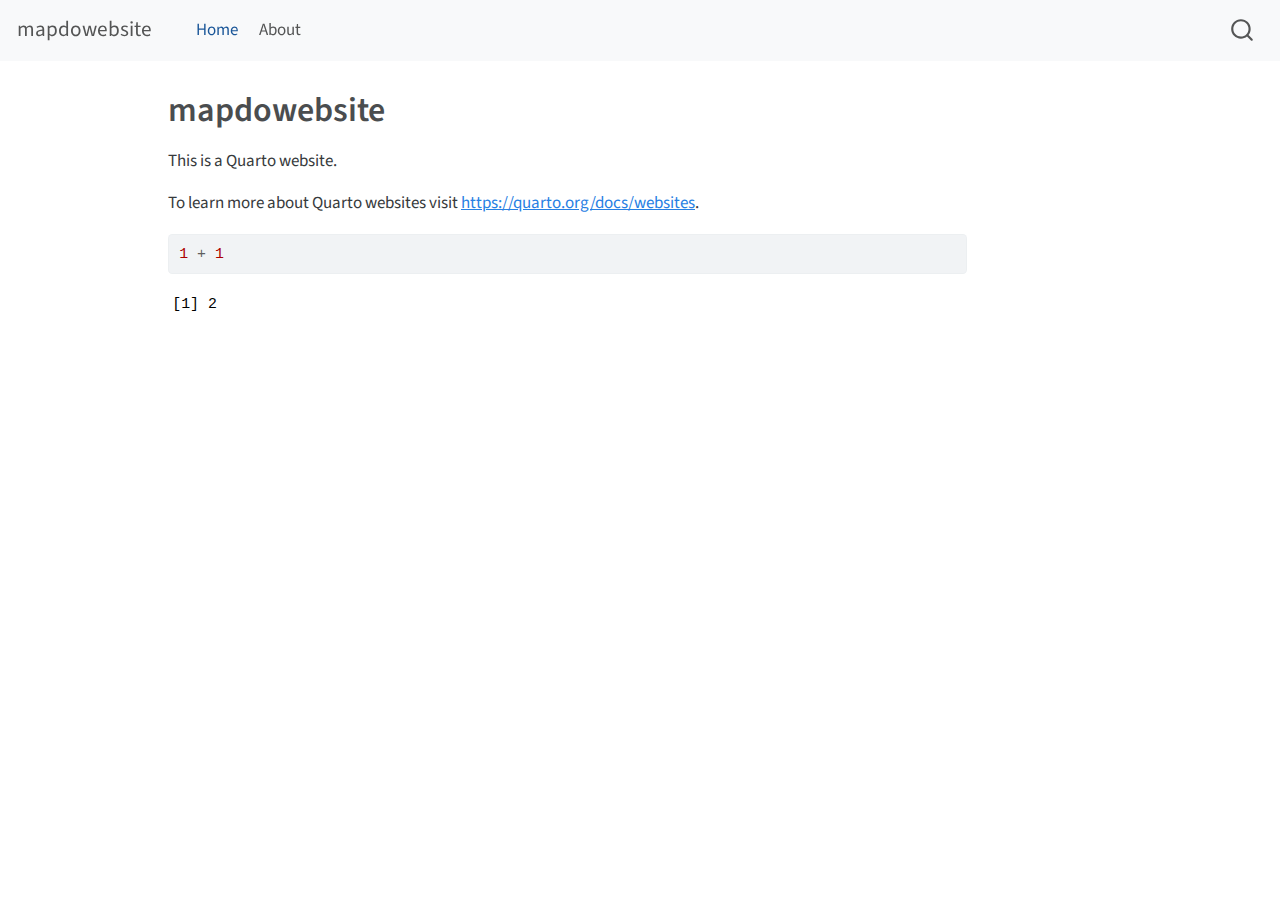
==== index.html @ 7c328b1a "Built site for gh-pages" ====
<!DOCTYPE html>
<html xmlns="http://www.w3.org/1999/xhtml" lang="en" xml:lang="en"><head>

<meta charset="utf-8">
<meta name="generator" content="quarto-1.3.433">

<meta name="viewport" content="width=device-width, initial-scale=1.0, user-scalable=yes">


<title>mapdowebsite</title>
<style>
code{white-space: pre-wrap;}
span.smallcaps{font-variant: small-caps;}
div.columns{display: flex; gap: min(4vw, 1.5em);}
div.column{flex: auto; overflow-x: auto;}
div.hanging-indent{margin-left: 1.5em; text-indent: -1.5em;}
ul.task-list{list-style: none;}
ul.task-list li input[type="checkbox"] {
  width: 0.8em;
  margin: 0 0.8em 0.2em -1em; /* quarto-specific, see https://github.com/quarto-dev/quarto-cli/issues/4556 */ 
  vertical-align: middle;
}
/* CSS for syntax highlighting */
pre > code.sourceCode { white-space: pre; position: relative; }
pre > code.sourceCode > span { display: inline-block; line-height: 1.25; }
pre > code.sourceCode > span:empty { height: 1.2em; }
.sourceCode { overflow: visible; }
code.sourceCode > span { color: inherit; text-decoration: inherit; }
div.sourceCode { margin: 1em 0; }
pre.sourceCode { margin: 0; }
@media screen {
div.sourceCode { overflow: auto; }
}
@media print {
pre > code.sourceCode { white-space: pre-wrap; }
pre > code.sourceCode > span { text-indent: -5em; padding-left: 5em; }
}
pre.numberSource code
  { counter-reset: source-line 0; }
pre.numberSource code > span
  { position: relative; left: -4em; counter-increment: source-line; }
pre.numberSource code > span > a:first-child::before
  { content: counter(source-line);
    position: relative; left: -1em; text-align: right; vertical-align: baseline;
    border: none; display: inline-block;
    -webkit-touch-callout: none; -webkit-user-select: none;
    -khtml-user-select: none; -moz-user-select: none;
    -ms-user-select: none; user-select: none;
    padding: 0 4px; width: 4em;
  }
pre.numberSource { margin-left: 3em;  padding-left: 4px; }
div.sourceCode
  {   }
@media screen {
pre > code.sourceCode > span > a:first-child::before { text-decoration: underline; }
}
</style>


<script src="site_libs/quarto-nav/quarto-nav.js"></script>
<script src="site_libs/quarto-nav/headroom.min.js"></script>
<script src="site_libs/clipboard/clipboard.min.js"></script>
<script src="site_libs/quarto-search/autocomplete.umd.js"></script>
<script src="site_libs/quarto-search/fuse.min.js"></script>
<script src="site_libs/quarto-search/quarto-search.js"></script>
<meta name="quarto:offset" content="./">
<script src="site_libs/quarto-html/quarto.js"></script>
<script src="site_libs/quarto-html/popper.min.js"></script>
<script src="site_libs/quarto-html/tippy.umd.min.js"></script>
<script src="site_libs/quarto-html/anchor.min.js"></script>
<link href="site_libs/quarto-html/tippy.css" rel="stylesheet">
<link href="site_libs/quarto-html/quarto-syntax-highlighting.css" rel="stylesheet" id="quarto-text-highlighting-styles">
<script src="site_libs/bootstrap/bootstrap.min.js"></script>
<link href="site_libs/bootstrap/bootstrap-icons.css" rel="stylesheet">
<link href="site_libs/bootstrap/bootstrap.min.css" rel="stylesheet" id="quarto-bootstrap" data-mode="light">
<script id="quarto-search-options" type="application/json">{
  "location": "navbar",
  "copy-button": false,
  "collapse-after": 3,
  "panel-placement": "end",
  "type": "overlay",
  "limit": 20,
  "language": {
    "search-no-results-text": "No results",
    "search-matching-documents-text": "matching documents",
    "search-copy-link-title": "Copy link to search",
    "search-hide-matches-text": "Hide additional matches",
    "search-more-match-text": "more match in this document",
    "search-more-matches-text": "more matches in this document",
    "search-clear-button-title": "Clear",
    "search-detached-cancel-button-title": "Cancel",
    "search-submit-button-title": "Submit",
    "search-label": "Search"
  }
}</script>


<link rel="stylesheet" href="styles.css">
</head>

<body class="nav-fixed">

<div id="quarto-search-results"></div>
  <header id="quarto-header" class="headroom fixed-top">
    <nav class="navbar navbar-expand-lg navbar-dark ">
      <div class="navbar-container container-fluid">
      <div class="navbar-brand-container">
    <a class="navbar-brand" href="./index.html">
    <span class="navbar-title">mapdowebsite</span>
    </a>
  </div>
            <div id="quarto-search" class="" title="Search"></div>
          <button class="navbar-toggler" type="button" data-bs-toggle="collapse" data-bs-target="#navbarCollapse" aria-controls="navbarCollapse" aria-expanded="false" aria-label="Toggle navigation" onclick="if (window.quartoToggleHeadroom) { window.quartoToggleHeadroom(); }">
  <span class="navbar-toggler-icon"></span>
</button>
          <div class="collapse navbar-collapse" id="navbarCollapse">
            <ul class="navbar-nav navbar-nav-scroll me-auto">
  <li class="nav-item">
    <a class="nav-link active" href="./index.html" rel="" target="" aria-current="page">
 <span class="menu-text">Home</span></a>
  </li>  
  <li class="nav-item">
    <a class="nav-link" href="./about.html" rel="" target="">
 <span class="menu-text">About</span></a>
  </li>  
</ul>
            <div class="quarto-navbar-tools ms-auto">
</div>
          </div> <!-- /navcollapse -->
      </div> <!-- /container-fluid -->
    </nav>
</header>
<!-- content -->
<div id="quarto-content" class="quarto-container page-columns page-rows-contents page-layout-article page-navbar">
<!-- sidebar -->
<!-- margin-sidebar -->
    <div id="quarto-margin-sidebar" class="sidebar margin-sidebar">
        
    </div>
<!-- main -->
<main class="content" id="quarto-document-content">

<header id="title-block-header" class="quarto-title-block default">
<div class="quarto-title">
<h1 class="title">mapdowebsite</h1>
</div>



<div class="quarto-title-meta">

    
  
    
  </div>
  

</header>

<p>This is a Quarto website.</p>
<p>To learn more about Quarto websites visit <a href="https://quarto.org/docs/websites" class="uri">https://quarto.org/docs/websites</a>.</p>
<div class="cell">
<div class="sourceCode cell-code" id="cb1"><pre class="sourceCode r code-with-copy"><code class="sourceCode r"><span id="cb1-1"><a href="#cb1-1" aria-hidden="true" tabindex="-1"></a><span class="dv">1</span> <span class="sc">+</span> <span class="dv">1</span></span></code><button title="Copy to Clipboard" class="code-copy-button"><i class="bi"></i></button></pre></div>
<div class="cell-output cell-output-stdout">
<pre><code>[1] 2</code></pre>
</div>
</div>



</main> <!-- /main -->
<script id="quarto-html-after-body" type="application/javascript">
window.document.addEventListener("DOMContentLoaded", function (event) {
  const toggleBodyColorMode = (bsSheetEl) => {
    const mode = bsSheetEl.getAttribute("data-mode");
    const bodyEl = window.document.querySelector("body");
    if (mode === "dark") {
      bodyEl.classList.add("quarto-dark");
      bodyEl.classList.remove("quarto-light");
    } else {
      bodyEl.classList.add("quarto-light");
      bodyEl.classList.remove("quarto-dark");
    }
  }
  const toggleBodyColorPrimary = () => {
    const bsSheetEl = window.document.querySelector("link#quarto-bootstrap");
    if (bsSheetEl) {
      toggleBodyColorMode(bsSheetEl);
    }
  }
  toggleBodyColorPrimary();  
  const icon = "";
  const anchorJS = new window.AnchorJS();
  anchorJS.options = {
    placement: 'right',
    icon: icon
  };
  anchorJS.add('.anchored');
  const isCodeAnnotation = (el) => {
    for (const clz of el.classList) {
      if (clz.startsWith('code-annotation-')) {                     
        return true;
      }
    }
    return false;
  }
  const clipboard = new window.ClipboardJS('.code-copy-button', {
    text: function(trigger) {
      const codeEl = trigger.previousElementSibling.cloneNode(true);
      for (const childEl of codeEl.children) {
        if (isCodeAnnotation(childEl)) {
          childEl.remove();
        }
      }
      return codeEl.innerText;
    }
  });
  clipboard.on('success', function(e) {
    // button target
    const button = e.trigger;
    // don't keep focus
    button.blur();
    // flash "checked"
    button.classList.add('code-copy-button-checked');
    var currentTitle = button.getAttribute("title");
    button.setAttribute("title", "Copied!");
    let tooltip;
    if (window.bootstrap) {
      button.setAttribute("data-bs-toggle", "tooltip");
      button.setAttribute("data-bs-placement", "left");
      button.setAttribute("data-bs-title", "Copied!");
      tooltip = new bootstrap.Tooltip(button, 
        { trigger: "manual", 
          customClass: "code-copy-button-tooltip",
          offset: [0, -8]});
      tooltip.show();    
    }
    setTimeout(function() {
      if (tooltip) {
        tooltip.hide();
        button.removeAttribute("data-bs-title");
        button.removeAttribute("data-bs-toggle");
        button.removeAttribute("data-bs-placement");
      }
      button.setAttribute("title", currentTitle);
      button.classList.remove('code-copy-button-checked');
    }, 1000);
    // clear code selection
    e.clearSelection();
  });
  function tippyHover(el, contentFn) {
    const config = {
      allowHTML: true,
      content: contentFn,
      maxWidth: 500,
      delay: 100,
      arrow: false,
      appendTo: function(el) {
          return el.parentElement;
      },
      interactive: true,
      interactiveBorder: 10,
      theme: 'quarto',
      placement: 'bottom-start'
    };
    window.tippy(el, config); 
  }
  const noterefs = window.document.querySelectorAll('a[role="doc-noteref"]');
  for (var i=0; i<noterefs.length; i++) {
    const ref = noterefs[i];
    tippyHover(ref, function() {
      // use id or data attribute instead here
      let href = ref.getAttribute('data-footnote-href') || ref.getAttribute('href');
      try { href = new URL(href).hash; } catch {}
      const id = href.replace(/^#\/?/, "");
      const note = window.document.getElementById(id);
      return note.innerHTML;
    });
  }
      let selectedAnnoteEl;
      const selectorForAnnotation = ( cell, annotation) => {
        let cellAttr = 'data-code-cell="' + cell + '"';
        let lineAttr = 'data-code-annotation="' +  annotation + '"';
        const selector = 'span[' + cellAttr + '][' + lineAttr + ']';
        return selector;
      }
      const selectCodeLines = (annoteEl) => {
        const doc = window.document;
        const targetCell = annoteEl.getAttribute("data-target-cell");
        const targetAnnotation = annoteEl.getAttribute("data-target-annotation");
        const annoteSpan = window.document.querySelector(selectorForAnnotation(targetCell, targetAnnotation));
        const lines = annoteSpan.getAttribute("data-code-lines").split(",");
        const lineIds = lines.map((line) => {
          return targetCell + "-" + line;
        })
        let top = null;
        let height = null;
        let parent = null;
        if (lineIds.length > 0) {
            //compute the position of the single el (top and bottom and make a div)
            const el = window.document.getElementById(lineIds[0]);
            top = el.offsetTop;
            height = el.offsetHeight;
            parent = el.parentElement.parentElement;
          if (lineIds.length > 1) {
            const lastEl = window.document.getElementById(lineIds[lineIds.length - 1]);
            const bottom = lastEl.offsetTop + lastEl.offsetHeight;
            height = bottom - top;
          }
          if (top !== null && height !== null && parent !== null) {
            // cook up a div (if necessary) and position it 
            let div = window.document.getElementById("code-annotation-line-highlight");
            if (div === null) {
              div = window.document.createElement("div");
              div.setAttribute("id", "code-annotation-line-highlight");
              div.style.position = 'absolute';
              parent.appendChild(div);
            }
            div.style.top = top - 2 + "px";
            div.style.height = height + 4 + "px";
            let gutterDiv = window.document.getElementById("code-annotation-line-highlight-gutter");
            if (gutterDiv === null) {
              gutterDiv = window.document.createElement("div");
              gutterDiv.setAttribute("id", "code-annotation-line-highlight-gutter");
              gutterDiv.style.position = 'absolute';
              const codeCell = window.document.getElementById(targetCell);
              const gutter = codeCell.querySelector('.code-annotation-gutter');
              gutter.appendChild(gutterDiv);
            }
            gutterDiv.style.top = top - 2 + "px";
            gutterDiv.style.height = height + 4 + "px";
          }
          selectedAnnoteEl = annoteEl;
        }
      };
      const unselectCodeLines = () => {
        const elementsIds = ["code-annotation-line-highlight", "code-annotation-line-highlight-gutter"];
        elementsIds.forEach((elId) => {
          const div = window.document.getElementById(elId);
          if (div) {
            div.remove();
          }
        });
        selectedAnnoteEl = undefined;
      };
      // Attach click handler to the DT
      const annoteDls = window.document.querySelectorAll('dt[data-target-cell]');
      for (const annoteDlNode of annoteDls) {
        annoteDlNode.addEventListener('click', (event) => {
          const clickedEl = event.target;
          if (clickedEl !== selectedAnnoteEl) {
            unselectCodeLines();
            const activeEl = window.document.querySelector('dt[data-target-cell].code-annotation-active');
            if (activeEl) {
              activeEl.classList.remove('code-annotation-active');
            }
            selectCodeLines(clickedEl);
            clickedEl.classList.add('code-annotation-active');
          } else {
            // Unselect the line
            unselectCodeLines();
            clickedEl.classList.remove('code-annotation-active');
          }
        });
      }
  const findCites = (el) => {
    const parentEl = el.parentElement;
    if (parentEl) {
      const cites = parentEl.dataset.cites;
      if (cites) {
        return {
          el,
          cites: cites.split(' ')
        };
      } else {
        return findCites(el.parentElement)
      }
    } else {
      return undefined;
    }
  };
  var bibliorefs = window.document.querySelectorAll('a[role="doc-biblioref"]');
  for (var i=0; i<bibliorefs.length; i++) {
    const ref = bibliorefs[i];
    const citeInfo = findCites(ref);
    if (citeInfo) {
      tippyHover(citeInfo.el, function() {
        var popup = window.document.createElement('div');
        citeInfo.cites.forEach(function(cite) {
          var citeDiv = window.document.createElement('div');
          citeDiv.classList.add('hanging-indent');
          citeDiv.classList.add('csl-entry');
          var biblioDiv = window.document.getElementById('ref-' + cite);
          if (biblioDiv) {
            citeDiv.innerHTML = biblioDiv.innerHTML;
          }
          popup.appendChild(citeDiv);
        });
        return popup.innerHTML;
      });
    }
  }
});
</script>
</div> <!-- /content -->



</body></html>
---- site_libs/quarto-html/tippy.css ----
.tippy-box[data-animation=fade][data-state=hidden]{opacity:0}[data-tippy-root]{max-width:calc(100vw - 10px)}.tippy-box{position:relative;background-color:#333;color:#fff;border-radius:4px;font-size:14px;line-height:1.4;white-space:normal;outline:0;transition-property:transform,visibility,opacity}.tippy-box[data-placement^=top]>.tippy-arrow{bottom:0}.tippy-box[data-placement^=top]>.tippy-arrow:before{bottom:-7px;left:0;border-width:8px 8px 0;border-top-color:initial;transform-origin:center top}.tippy-box[data-placement^=bottom]>.tippy-arrow{top:0}.tippy-box[data-placement^=bottom]>.tippy-arrow:before{top:-7px;left:0;border-width:0 8px 8px;border-bottom-color:initial;transform-origin:center bottom}.tippy-box[data-placement^=left]>.tippy-arrow{right:0}.tippy-box[data-placement^=left]>.tippy-arrow:before{border-width:8px 0 8px 8px;border-left-color:initial;right:-7px;transform-origin:center left}.tippy-box[data-placement^=right]>.tippy-arrow{left:0}.tippy-box[data-placement^=right]>.tippy-arrow:before{left:-7px;border-width:8px 8px 8px 0;border-right-color:initial;transform-origin:center right}.tippy-box[data-inertia][data-state=visible]{transition-timing-function:cubic-bezier(.54,1.5,.38,1.11)}.tippy-arrow{width:16px;height:16px;color:#333}.tippy-arrow:before{content:"";position:absolute;border-color:transparent;border-style:solid}.tippy-content{position:relative;padding:5px 9px;z-index:1}
---- site_libs/quarto-html/quarto-syntax-highlighting.css ----
/* quarto syntax highlight colors */
:root {
  --quarto-hl-ot-color: #003B4F;
  --quarto-hl-at-color: #657422;
  --quarto-hl-ss-color: #20794D;
  --quarto-hl-an-color: #5E5E5E;
  --quarto-hl-fu-color: #4758AB;
  --quarto-hl-st-color: #20794D;
  --quarto-hl-cf-color: #003B4F;
  --quarto-hl-op-color: #5E5E5E;
  --quarto-hl-er-color: #AD0000;
  --quarto-hl-bn-color: #AD0000;
  --quarto-hl-al-color: #AD0000;
  --quarto-hl-va-color: #111111;
  --quarto-hl-bu-color: inherit;
  --quarto-hl-ex-color: inherit;
  --quarto-hl-pp-color: #AD0000;
  --quarto-hl-in-color: #5E5E5E;
  --quarto-hl-vs-color: #20794D;
  --quarto-hl-wa-color: #5E5E5E;
  --quarto-hl-do-color: #5E5E5E;
  --quarto-hl-im-color: #00769E;
  --quarto-hl-ch-color: #20794D;
  --quarto-hl-dt-color: #AD0000;
  --quarto-hl-fl-color: #AD0000;
  --quarto-hl-co-color: #5E5E5E;
  --quarto-hl-cv-color: #5E5E5E;
  --quarto-hl-cn-color: #8f5902;
  --quarto-hl-sc-color: #5E5E5E;
  --quarto-hl-dv-color: #AD0000;
  --quarto-hl-kw-color: #003B4F;
}

/* other quarto variables */
:root {
  --quarto-font-monospace: SFMono-Regular, Menlo, Monaco, Consolas, "Liberation Mono", "Courier New", monospace;
}

pre > code.sourceCode > span {
  color: #003B4F;
}

code span {
  color: #003B4F;
}

code.sourceCode > span {
  color: #003B4F;
}

div.sourceCode,
div.sourceCode pre.sourceCode {
  color: #003B4F;
}

code span.ot {
  color: #003B4F;
  font-style: inherit;
}

code span.at {
  color: #657422;
  font-style: inherit;
}

code span.ss {
  color: #20794D;
  font-style: inherit;
}

code span.an {
  color: #5E5E5E;
  font-style: inherit;
}

code span.fu {
  color: #4758AB;
  font-style: inherit;
}

code span.st {
  color: #20794D;
  font-style: inherit;
}

code span.cf {
  color: #003B4F;
  font-style: inherit;
}

code span.op {
  color: #5E5E5E;
  font-style: inherit;
}

code span.er {
  color: #AD0000;
  font-style: inherit;
}

code span.bn {
  color: #AD0000;
  font-style: inherit;
}

code span.al {
  color: #AD0000;
  font-style: inherit;
}

code span.va {
  color: #111111;
  font-style: inherit;
}

code span.bu {
  font-style: inherit;
}

code span.ex {
  font-style: inherit;
}

code span.pp {
  color: #AD0000;
  font-style: inherit;
}

code span.in {
  color: #5E5E5E;
  font-style: inherit;
}

code span.vs {
  color: #20794D;
  font-style: inherit;
}

code span.wa {
  color: #5E5E5E;
  font-style: italic;
}

code span.do {
  color: #5E5E5E;
  font-style: italic;
}

code span.im {
  color: #00769E;
  font-style: inherit;
}

code span.ch {
  color: #20794D;
  font-style: inherit;
}

code span.dt {
  color: #AD0000;
  font-style: inherit;
}

code span.fl {
  color: #AD0000;
  font-style: inherit;
}

code span.co {
  color: #5E5E5E;
  font-style: inherit;
}

code span.cv {
  color: #5E5E5E;
  font-style: italic;
}

code span.cn {
  color: #8f5902;
  font-style: inherit;
}

code span.sc {
  color: #5E5E5E;
  font-style: inherit;
}

code span.dv {
  color: #AD0000;
  font-style: inherit;
}

code span.kw {
  color: #003B4F;
  font-style: inherit;
}

.prevent-inlining {
  content: "</";
}

/*# sourceMappingURL=debc5d5d77c3f9108843748ff7464032.css.map */
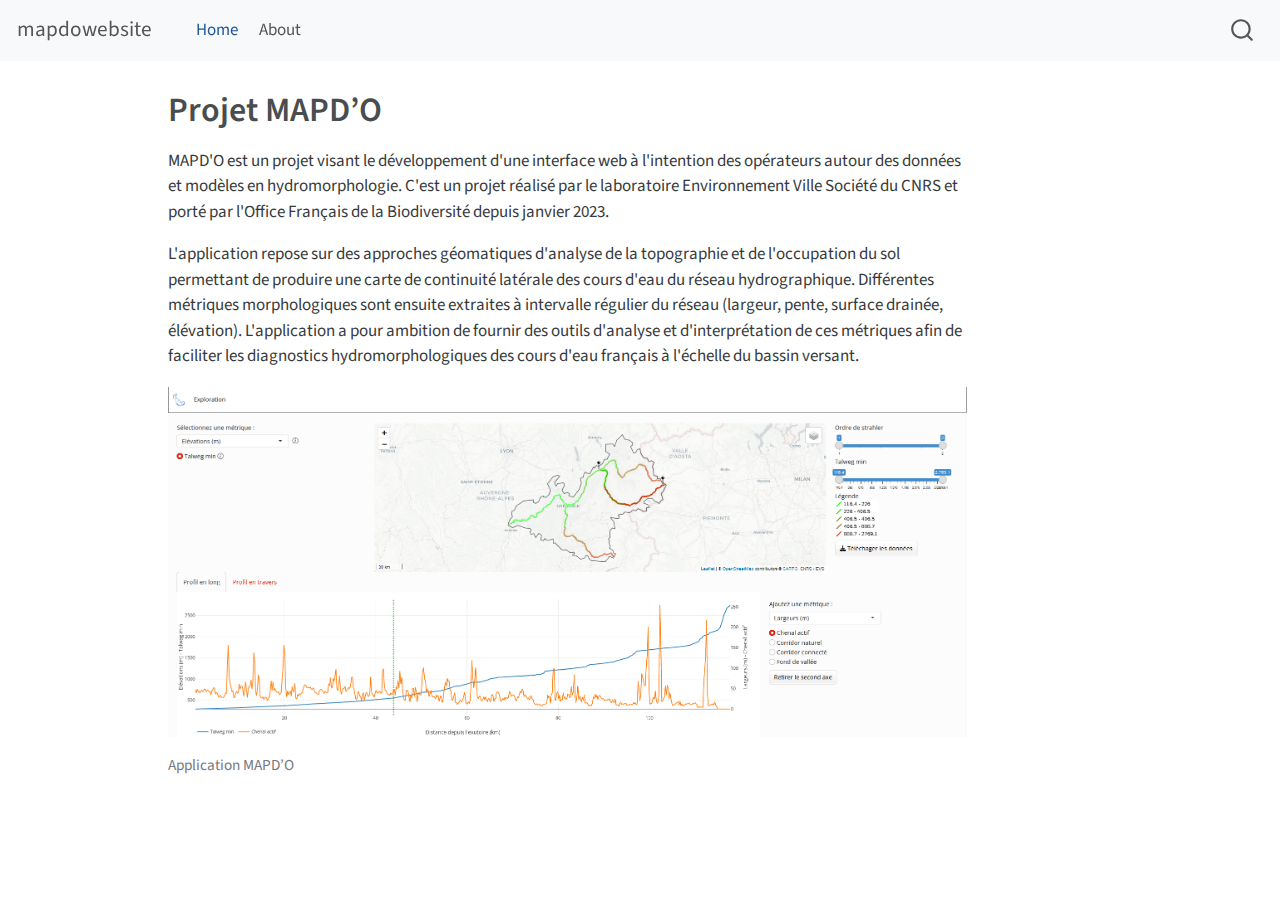
==== commit fac139ea: "Built site for gh-pages" ====
--- a/index.html
+++ b/index.html
@@ -7,7 +7,7 @@
 <meta name="viewport" content="width=device-width, initial-scale=1.0, user-scalable=yes">
 
 
-<title>mapdowebsite</title>
+<title>mapdowebsite - Projet MAPD’O</title>
 <style>
 code{white-space: pre-wrap;}
 span.smallcaps{font-variant: small-caps;}
@@ -19,40 +19,6 @@
   width: 0.8em;
   margin: 0 0.8em 0.2em -1em; /* quarto-specific, see https://github.com/quarto-dev/quarto-cli/issues/4556 */ 
   vertical-align: middle;
-}
-/* CSS for syntax highlighting */
-pre > code.sourceCode { white-space: pre; position: relative; }
-pre > code.sourceCode > span { display: inline-block; line-height: 1.25; }
-pre > code.sourceCode > span:empty { height: 1.2em; }
-.sourceCode { overflow: visible; }
-code.sourceCode > span { color: inherit; text-decoration: inherit; }
-div.sourceCode { margin: 1em 0; }
-pre.sourceCode { margin: 0; }
-@media screen {
-div.sourceCode { overflow: auto; }
-}
-@media print {
-pre > code.sourceCode { white-space: pre-wrap; }
-pre > code.sourceCode > span { text-indent: -5em; padding-left: 5em; }
-}
-pre.numberSource code
-  { counter-reset: source-line 0; }
-pre.numberSource code > span
-  { position: relative; left: -4em; counter-increment: source-line; }
-pre.numberSource code > span > a:first-child::before
-  { content: counter(source-line);
-    position: relative; left: -1em; text-align: right; vertical-align: baseline;
-    border: none; display: inline-block;
-    -webkit-touch-callout: none; -webkit-user-select: none;
-    -khtml-user-select: none; -moz-user-select: none;
-    -ms-user-select: none; user-select: none;
-    padding: 0 4px; width: 4em;
-  }
-pre.numberSource { margin-left: 3em;  padding-left: 4px; }
-div.sourceCode
-  {   }
-@media screen {
-pre > code.sourceCode > span > a:first-child::before { text-decoration: underline; }
 }
 </style>
 
@@ -142,7 +108,7 @@
 
 <header id="title-block-header" class="quarto-title-block default">
 <div class="quarto-title">
-<h1 class="title">mapdowebsite</h1>
+<h1 class="title">Projet MAPD’O</h1>
 </div>
 
 
@@ -157,13 +123,13 @@
 
 </header>
 
-<p>This is a Quarto website.</p>
-<p>To learn more about Quarto websites visit <a href="https://quarto.org/docs/websites" class="uri">https://quarto.org/docs/websites</a>.</p>
-<div class="cell">
-<div class="sourceCode cell-code" id="cb1"><pre class="sourceCode r code-with-copy"><code class="sourceCode r"><span id="cb1-1"><a href="#cb1-1" aria-hidden="true" tabindex="-1"></a><span class="dv">1</span> <span class="sc">+</span> <span class="dv">1</span></span></code><button title="Copy to Clipboard" class="code-copy-button"><i class="bi"></i></button></pre></div>
-<div class="cell-output cell-output-stdout">
-<pre><code>[1] 2</code></pre>
-</div>
+<p>MAPD'O est un projet visant le développement d'une interface web à l'intention des opérateurs autour des données et modèles en hydromorphologie. C'est un projet réalisé par le laboratoire Environnement Ville Société du CNRS et porté par l'Office Français de la Biodiversité depuis janvier 2023.</p>
+<p>L'application repose sur des approches géomatiques d'analyse de la topographie et de l'occupation du sol permettant de produire une carte de continuité latérale des cours d'eau du réseau hydrographique. Différentes métriques morphologiques sont ensuite extraites à intervalle régulier du réseau (largeur, pente, surface drainée, élévation). L'application a pour ambition de fournir des outils d'analyse et d'interprétation de ces métriques afin de faciliter les diagnostics hydromorphologiques des cours d'eau français à l'échelle du bassin versant.</p>
+<div class="quarto-figure quarto-figure-center">
+<figure class="figure">
+<p><img src="images/copie_ecran_mapdoapp.PNG" class="img-fluid figure-img"></p>
+<figcaption class="figure-caption">Application MAPD’O</figcaption>
+</figure>
 </div>
 
 
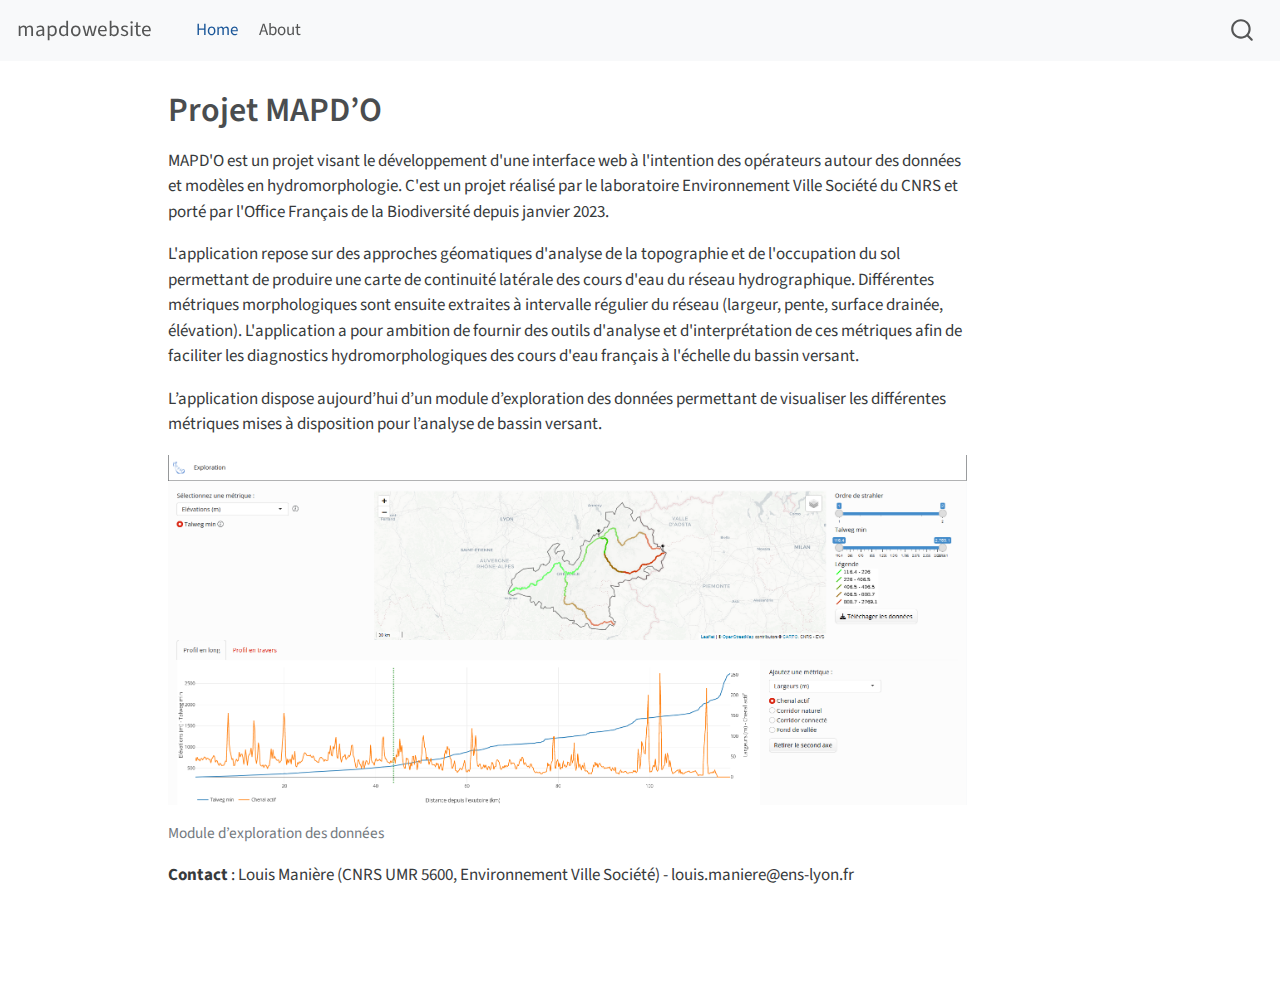
==== commit d8d9c575: "Built site for gh-pages" ====
--- a/index.html
+++ b/index.html
@@ -125,12 +125,14 @@
 
 <p>MAPD'O est un projet visant le développement d'une interface web à l'intention des opérateurs autour des données et modèles en hydromorphologie. C'est un projet réalisé par le laboratoire Environnement Ville Société du CNRS et porté par l'Office Français de la Biodiversité depuis janvier 2023.</p>
 <p>L'application repose sur des approches géomatiques d'analyse de la topographie et de l'occupation du sol permettant de produire une carte de continuité latérale des cours d'eau du réseau hydrographique. Différentes métriques morphologiques sont ensuite extraites à intervalle régulier du réseau (largeur, pente, surface drainée, élévation). L'application a pour ambition de fournir des outils d'analyse et d'interprétation de ces métriques afin de faciliter les diagnostics hydromorphologiques des cours d'eau français à l'échelle du bassin versant.</p>
+<p>L’application dispose aujourd’hui d’un module d’exploration des données permettant de visualiser les différentes métriques mises à disposition pour l’analyse de bassin versant.</p>
 <div class="quarto-figure quarto-figure-center">
 <figure class="figure">
 <p><img src="images/copie_ecran_mapdoapp.PNG" class="img-fluid figure-img"></p>
-<figcaption class="figure-caption">Application MAPD’O</figcaption>
+<figcaption class="figure-caption">Module d’exploration des données</figcaption>
 </figure>
 </div>
+<p><strong>Contact</strong> : Louis Manière (CNRS UMR 5600, Environnement Ville Société) - louis.maniere@ens-lyon.fr</p>
 
 
 
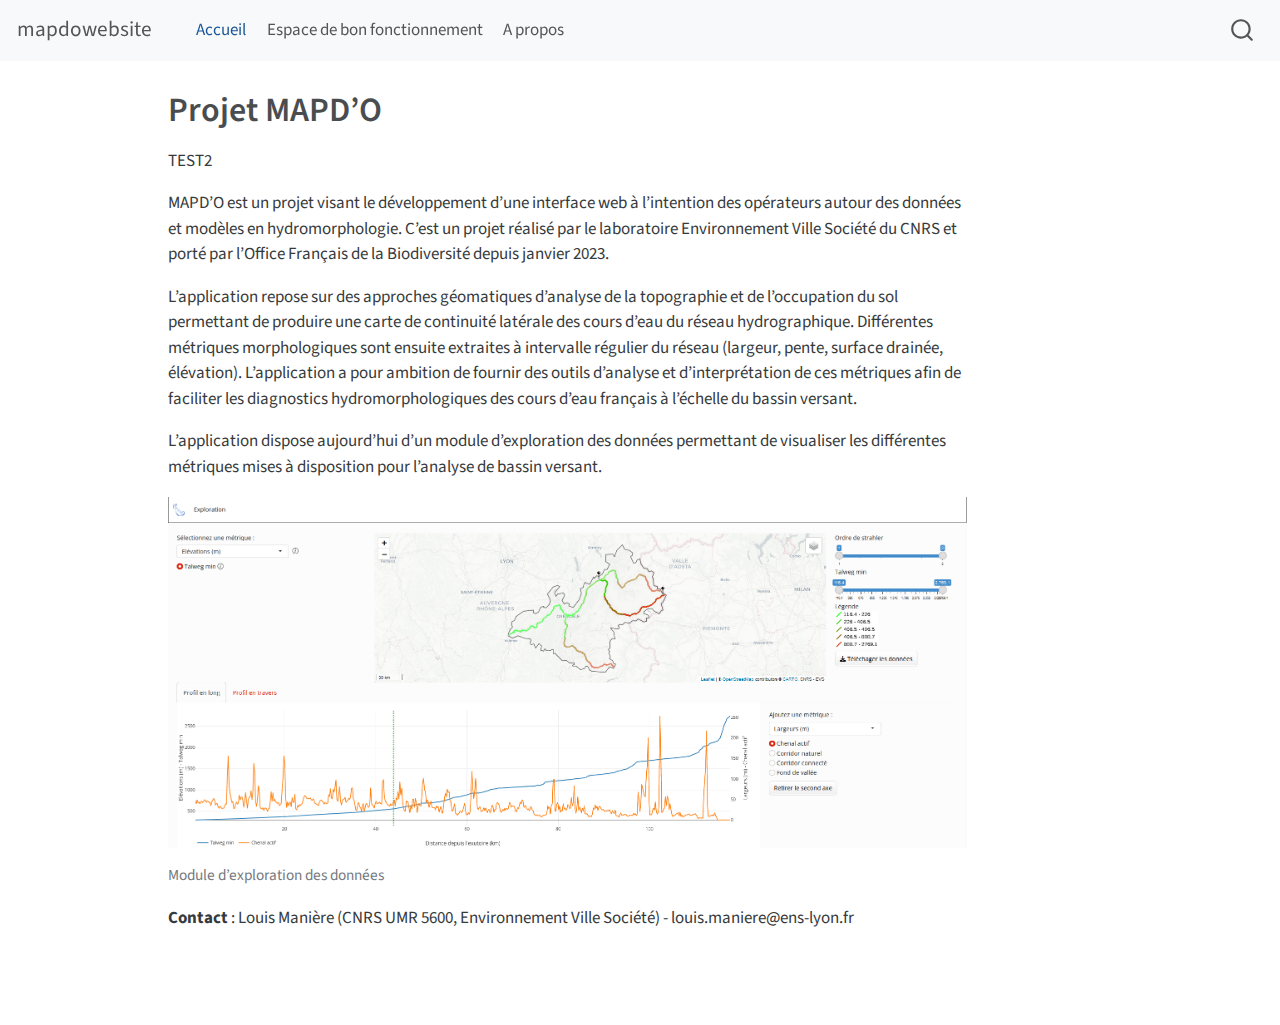
==== commit 7f286828: "Built site for gh-pages" ====
--- a/index.html
+++ b/index.html
@@ -83,11 +83,15 @@
             <ul class="navbar-nav navbar-nav-scroll me-auto">
   <li class="nav-item">
     <a class="nav-link active" href="./index.html" rel="" target="" aria-current="page">
- <span class="menu-text">Home</span></a>
+ <span class="menu-text">Accueil</span></a>
+  </li>  
+  <li class="nav-item">
+    <a class="nav-link" href="./ebf.html" rel="" target="">
+ <span class="menu-text">Espace de bon fonctionnement</span></a>
   </li>  
   <li class="nav-item">
     <a class="nav-link" href="./about.html" rel="" target="">
- <span class="menu-text">About</span></a>
+ <span class="menu-text">A propos</span></a>
   </li>  
 </ul>
             <div class="quarto-navbar-tools ms-auto">
@@ -123,8 +127,9 @@
 
 </header>
 
-<p>MAPD'O est un projet visant le développement d'une interface web à l'intention des opérateurs autour des données et modèles en hydromorphologie. C'est un projet réalisé par le laboratoire Environnement Ville Société du CNRS et porté par l'Office Français de la Biodiversité depuis janvier 2023.</p>
-<p>L'application repose sur des approches géomatiques d'analyse de la topographie et de l'occupation du sol permettant de produire une carte de continuité latérale des cours d'eau du réseau hydrographique. Différentes métriques morphologiques sont ensuite extraites à intervalle régulier du réseau (largeur, pente, surface drainée, élévation). L'application a pour ambition de fournir des outils d'analyse et d'interprétation de ces métriques afin de faciliter les diagnostics hydromorphologiques des cours d'eau français à l'échelle du bassin versant.</p>
+<p>TEST2</p>
+<p>MAPD’O est un projet visant le développement d’une interface web à l’intention des opérateurs autour des données et modèles en hydromorphologie. C’est un projet réalisé par le laboratoire Environnement Ville Société du CNRS et porté par l’Office Français de la Biodiversité depuis janvier 2023.</p>
+<p>L’application repose sur des approches géomatiques d’analyse de la topographie et de l’occupation du sol permettant de produire une carte de continuité latérale des cours d’eau du réseau hydrographique. Différentes métriques morphologiques sont ensuite extraites à intervalle régulier du réseau (largeur, pente, surface drainée, élévation). L’application a pour ambition de fournir des outils d’analyse et d’interprétation de ces métriques afin de faciliter les diagnostics hydromorphologiques des cours d’eau français à l’échelle du bassin versant.</p>
 <p>L’application dispose aujourd’hui d’un module d’exploration des données permettant de visualiser les différentes métriques mises à disposition pour l’analyse de bassin versant.</p>
 <div class="quarto-figure quarto-figure-center">
 <figure class="figure">
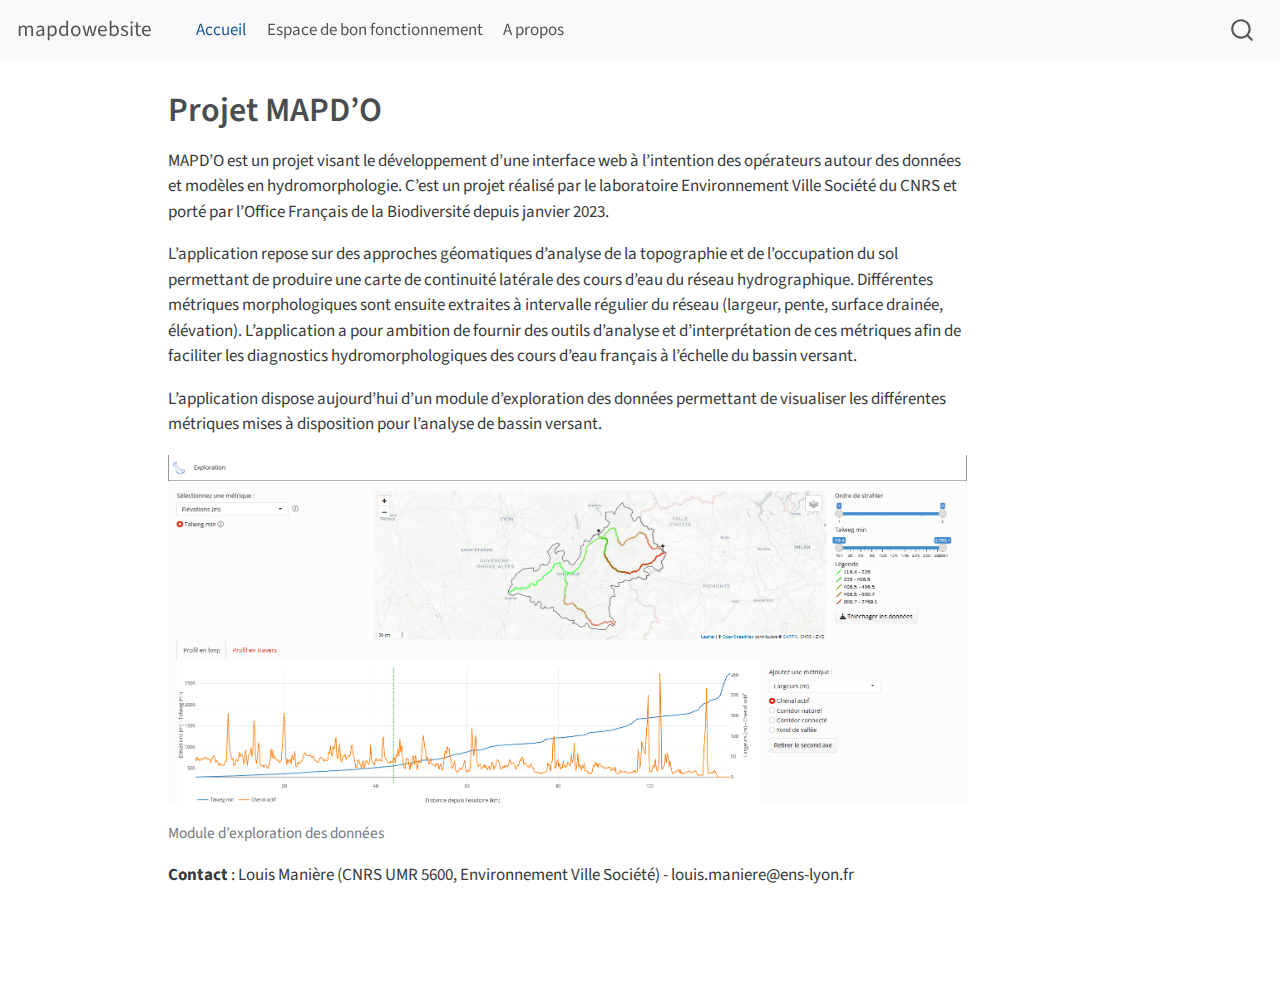
==== commit f46b089f: "Built site for gh-pages" ====
--- a/index.html
+++ b/index.html
@@ -127,7 +127,6 @@
 
 </header>
 
-<p>TEST2</p>
 <p>MAPD’O est un projet visant le développement d’une interface web à l’intention des opérateurs autour des données et modèles en hydromorphologie. C’est un projet réalisé par le laboratoire Environnement Ville Société du CNRS et porté par l’Office Français de la Biodiversité depuis janvier 2023.</p>
 <p>L’application repose sur des approches géomatiques d’analyse de la topographie et de l’occupation du sol permettant de produire une carte de continuité latérale des cours d’eau du réseau hydrographique. Différentes métriques morphologiques sont ensuite extraites à intervalle régulier du réseau (largeur, pente, surface drainée, élévation). L’application a pour ambition de fournir des outils d’analyse et d’interprétation de ces métriques afin de faciliter les diagnostics hydromorphologiques des cours d’eau français à l’échelle du bassin versant.</p>
 <p>L’application dispose aujourd’hui d’un module d’exploration des données permettant de visualiser les différentes métriques mises à disposition pour l’analyse de bassin versant.</p>
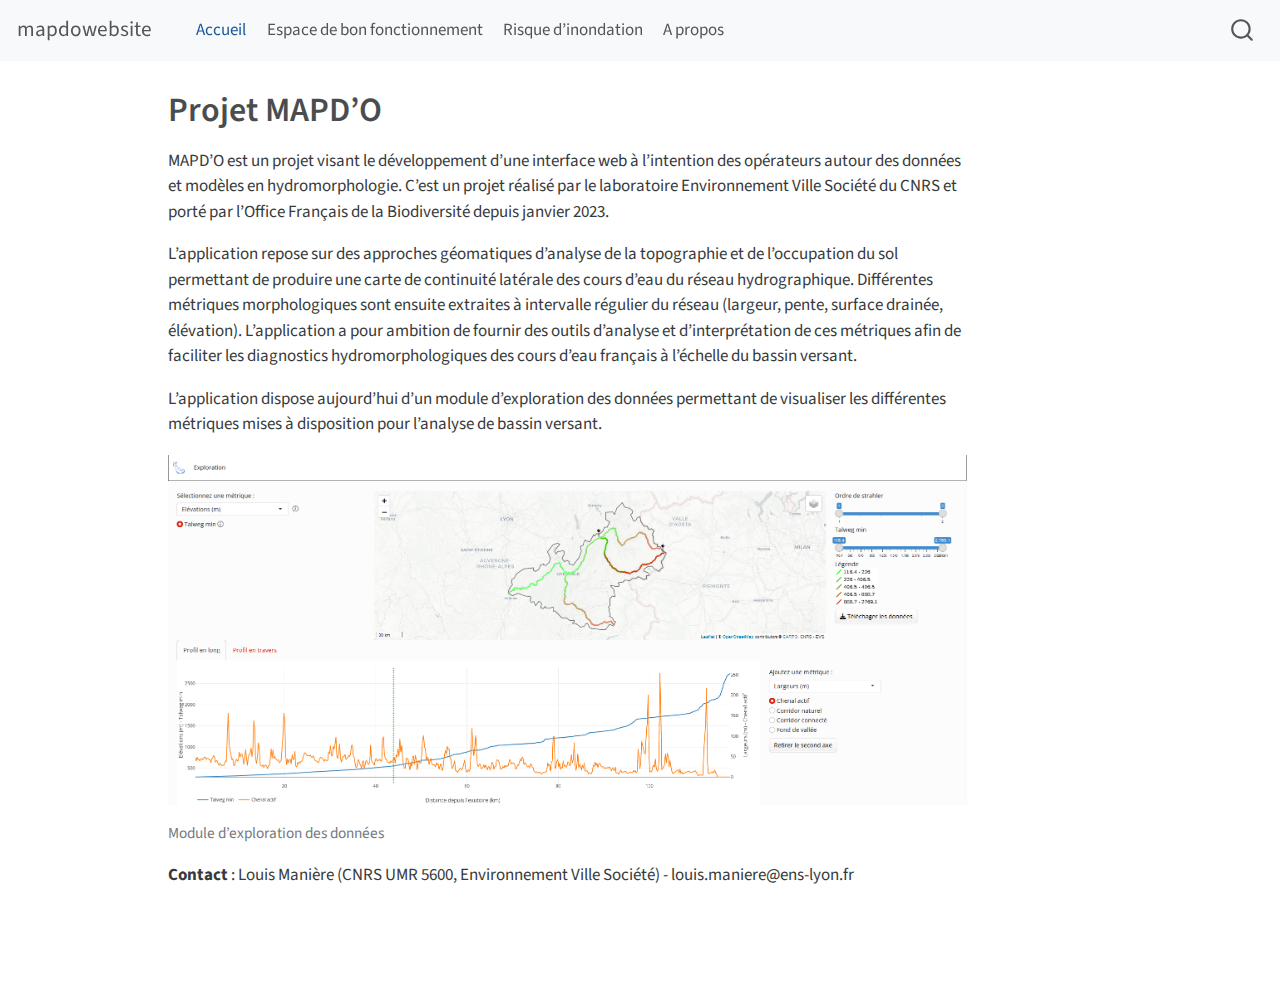
==== commit 0241c670: "Built site for gh-pages" ====
--- a/index.html
+++ b/index.html
@@ -90,6 +90,10 @@
  <span class="menu-text">Espace de bon fonctionnement</span></a>
   </li>  
   <li class="nav-item">
+    <a class="nav-link" href="./inondation.html" rel="" target="">
+ <span class="menu-text">Risque d’inondation</span></a>
+  </li>  
+  <li class="nav-item">
     <a class="nav-link" href="./about.html" rel="" target="">
  <span class="menu-text">A propos</span></a>
   </li>  
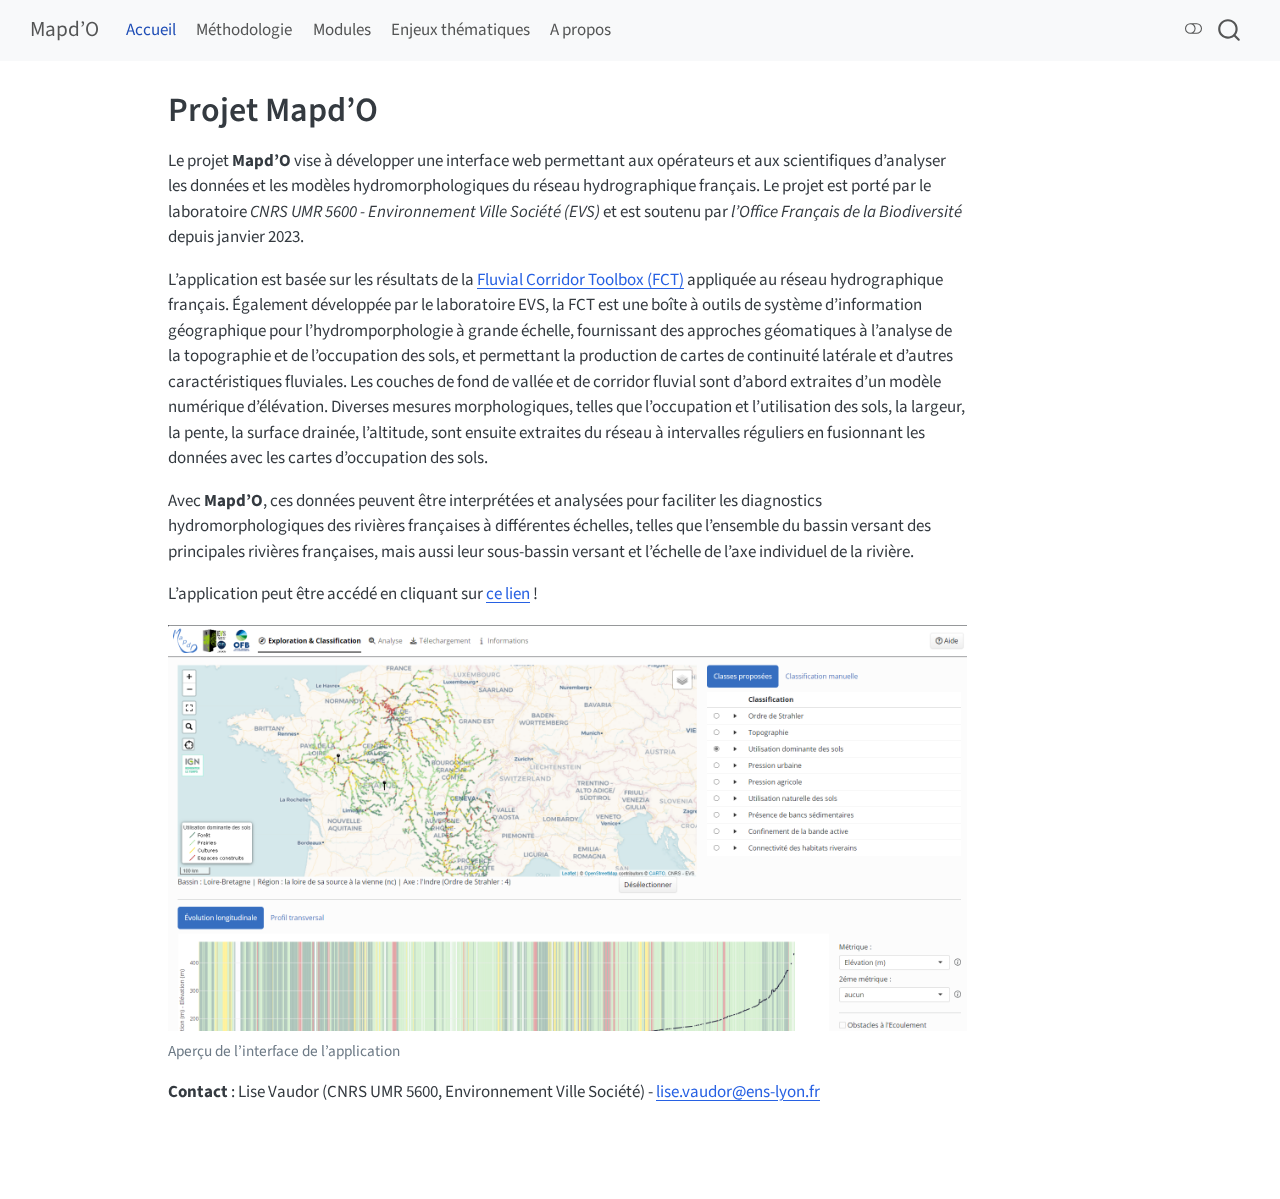
==== commit 6257ac08: "build site for deployment" ====
--- a/index.html
+++ b/index.html
@@ -2,12 +2,12 @@
 <html xmlns="http://www.w3.org/1999/xhtml" lang="en" xml:lang="en"><head>
 
 <meta charset="utf-8">
-<meta name="generator" content="quarto-1.3.433">
+<meta name="generator" content="quarto-1.5.42">
 
 <meta name="viewport" content="width=device-width, initial-scale=1.0, user-scalable=yes">
 
 
-<title>mapdowebsite - Projet MAPD’O</title>
+<title>Mapd'O – Projet Mapd’O</title>
 <style>
 code{white-space: pre-wrap;}
 span.smallcaps{font-variant: small-caps;}
@@ -35,17 +35,25 @@
 <script src="site_libs/quarto-html/tippy.umd.min.js"></script>
 <script src="site_libs/quarto-html/anchor.min.js"></script>
 <link href="site_libs/quarto-html/tippy.css" rel="stylesheet">
-<link href="site_libs/quarto-html/quarto-syntax-highlighting.css" rel="stylesheet" id="quarto-text-highlighting-styles">
+<link href="site_libs/quarto-html/quarto-syntax-highlighting.css" rel="stylesheet" class="quarto-color-scheme" id="quarto-text-highlighting-styles">
+<link href="site_libs/quarto-html/quarto-syntax-highlighting-dark.css" rel="prefetch" class="quarto-color-scheme quarto-color-alternate" id="quarto-text-highlighting-styles">
 <script src="site_libs/bootstrap/bootstrap.min.js"></script>
 <link href="site_libs/bootstrap/bootstrap-icons.css" rel="stylesheet">
-<link href="site_libs/bootstrap/bootstrap.min.css" rel="stylesheet" id="quarto-bootstrap" data-mode="light">
+<link href="site_libs/bootstrap/bootstrap.min.css" rel="stylesheet" class="quarto-color-scheme" id="quarto-bootstrap" data-mode="light">
+<link href="site_libs/bootstrap/bootstrap-dark.min.css" rel="prefetch" class="quarto-color-scheme quarto-color-alternate" id="quarto-bootstrap" data-mode="dark">
 <script id="quarto-search-options" type="application/json">{
   "location": "navbar",
   "copy-button": false,
   "collapse-after": 3,
   "panel-placement": "end",
   "type": "overlay",
-  "limit": 20,
+  "limit": 50,
+  "keyboard-shortcut": [
+    "f",
+    "/",
+    "s"
+  ],
+  "show-item-context": false,
   "language": {
     "search-no-results-text": "No results",
     "search-matching-documents-text": "matching documents",
@@ -54,6 +62,7 @@
     "search-more-match-text": "more match in this document",
     "search-more-matches-text": "more matches in this document",
     "search-clear-button-title": "Clear",
+    "search-text-placeholder": "",
     "search-detached-cancel-button-title": "Cancel",
     "search-submit-button-title": "Submit",
     "search-label": "Search"
@@ -68,39 +77,44 @@
 
 <div id="quarto-search-results"></div>
   <header id="quarto-header" class="headroom fixed-top">
-    <nav class="navbar navbar-expand-lg navbar-dark ">
+    <nav class="navbar navbar-expand-lg " data-bs-theme="dark">
       <div class="navbar-container container-fluid">
-      <div class="navbar-brand-container">
+      <div class="navbar-brand-container mx-auto">
     <a class="navbar-brand" href="./index.html">
-    <span class="navbar-title">mapdowebsite</span>
+    <span class="navbar-title">Mapd’O</span>
     </a>
   </div>
             <div id="quarto-search" class="" title="Search"></div>
-          <button class="navbar-toggler" type="button" data-bs-toggle="collapse" data-bs-target="#navbarCollapse" aria-controls="navbarCollapse" aria-expanded="false" aria-label="Toggle navigation" onclick="if (window.quartoToggleHeadroom) { window.quartoToggleHeadroom(); }">
+          <button class="navbar-toggler" type="button" data-bs-toggle="collapse" data-bs-target="#navbarCollapse" aria-controls="navbarCollapse" role="menu" aria-expanded="false" aria-label="Toggle navigation" onclick="if (window.quartoToggleHeadroom) { window.quartoToggleHeadroom(); }">
   <span class="navbar-toggler-icon"></span>
 </button>
           <div class="collapse navbar-collapse" id="navbarCollapse">
             <ul class="navbar-nav navbar-nav-scroll me-auto">
   <li class="nav-item">
-    <a class="nav-link active" href="./index.html" rel="" target="" aria-current="page">
- <span class="menu-text">Accueil</span></a>
+    <a class="nav-link active" href="./index.html" aria-current="page"> 
+<span class="menu-text">Accueil</span></a>
   </li>  
   <li class="nav-item">
-    <a class="nav-link" href="./ebf.html" rel="" target="">
- <span class="menu-text">Espace de bon fonctionnement</span></a>
+    <a class="nav-link" href="./methods.html"> 
+<span class="menu-text">Méthodologie</span></a>
   </li>  
   <li class="nav-item">
-    <a class="nav-link" href="./inondation.html" rel="" target="">
- <span class="menu-text">Risque d’inondation</span></a>
+    <a class="nav-link" href="./modules.html"> 
+<span class="menu-text">Modules</span></a>
   </li>  
   <li class="nav-item">
-    <a class="nav-link" href="./about.html" rel="" target="">
- <span class="menu-text">A propos</span></a>
+    <a class="nav-link" href="./themes.html"> 
+<span class="menu-text">Enjeux thématiques</span></a>
+  </li>  
+  <li class="nav-item">
+    <a class="nav-link" href="./about.html"> 
+<span class="menu-text">A propos</span></a>
   </li>  
 </ul>
-            <div class="quarto-navbar-tools ms-auto">
+          </div> <!-- /navcollapse -->
+            <div class="quarto-navbar-tools">
+  <a href="" class="quarto-color-scheme-toggle quarto-navigation-tool  px-1" onclick="window.quartoToggleColorScheme(); return false;" title="Toggle dark mode"><i class="bi"></i></a>
 </div>
-          </div> <!-- /navcollapse -->
       </div> <!-- /container-fluid -->
     </nav>
 </header>
@@ -108,7 +122,7 @@
 <div id="quarto-content" class="quarto-container page-columns page-rows-contents page-layout-article page-navbar">
 <!-- sidebar -->
 <!-- margin-sidebar -->
-    <div id="quarto-margin-sidebar" class="sidebar margin-sidebar">
+    <div id="quarto-margin-sidebar" class="sidebar margin-sidebar zindex-bottom">
         
     </div>
 <!-- main -->
@@ -116,7 +130,7 @@
 
 <header id="title-block-header" class="quarto-title-block default">
 <div class="quarto-title">
-<h1 class="title">Projet MAPD’O</h1>
+<h1 class="title">Projet Mapd’O</h1>
 </div>
 
 
@@ -129,18 +143,21 @@
   </div>
   
 
+
 </header>
 
-<p>MAPD’O est un projet visant le développement d’une interface web à l’intention des opérateurs autour des données et modèles en hydromorphologie. C’est un projet réalisé par le laboratoire Environnement Ville Société du CNRS et porté par l’Office Français de la Biodiversité depuis janvier 2023.</p>
-<p>L’application repose sur des approches géomatiques d’analyse de la topographie et de l’occupation du sol permettant de produire une carte de continuité latérale des cours d’eau du réseau hydrographique. Différentes métriques morphologiques sont ensuite extraites à intervalle régulier du réseau (largeur, pente, surface drainée, élévation). L’application a pour ambition de fournir des outils d’analyse et d’interprétation de ces métriques afin de faciliter les diagnostics hydromorphologiques des cours d’eau français à l’échelle du bassin versant.</p>
-<p>L’application dispose aujourd’hui d’un module d’exploration des données permettant de visualiser les différentes métriques mises à disposition pour l’analyse de bassin versant.</p>
+
+<p>Le projet <strong>Mapd’O</strong> vise à développer une interface web permettant aux opérateurs et aux scientifiques d’analyser les données et les modèles hydromorphologiques du réseau hydrographique français. Le projet est porté par le laboratoire <em>CNRS UMR 5600 - Environnement Ville Société (EVS)</em> et est soutenu par <em>l’Office Français de la Biodiversité</em> depuis janvier 2023.</p>
+<p>L’application est basée sur les résultats de la <a href="https://tramebleue.github.io/fct-cli/">Fluvial Corridor Toolbox (FCT)</a> appliquée au réseau hydrographique français. Également développée par le laboratoire EVS, la FCT est une boîte à outils de système d’information géographique pour l’hydromporphologie à grande échelle, fournissant des approches géomatiques à l’analyse de la topographie et de l’occupation des sols, et permettant la production de cartes de continuité latérale et d’autres caractéristiques fluviales. Les couches de fond de vallée et de corridor fluvial sont d’abord extraites d’un modèle numérique d’élévation. Diverses mesures morphologiques, telles que l’occupation et l’utilisation des sols, la largeur, la pente, la surface drainée, l’altitude, sont ensuite extraites du réseau à intervalles réguliers en fusionnant les données avec les cartes d’occupation des sols.</p>
+<p>Avec <strong>Mapd’O</strong>, ces données peuvent être interprétées et analysées pour faciliter les diagnostics hydromorphologiques des rivières françaises à différentes échelles, telles que l’ensemble du bassin versant des principales rivières françaises, mais aussi leur sous-bassin versant et l’échelle de l’axe individuel de la rivière.</p>
+<p>L’application peut être accédé en cliquant sur <a href="https://isig-apps.ens-lyon.fr/apps/mapdo/mapdoapp/" title="https://isig-apps.ens-lyon.fr/apps/mapdo/mapdoapp/">ce lien</a> !</p>
 <div class="quarto-figure quarto-figure-center">
 <figure class="figure">
-<p><img src="images/copie_ecran_mapdoapp.PNG" class="img-fluid figure-img"></p>
-<figcaption class="figure-caption">Module d’exploration des données</figcaption>
+<p><img src="images/Capture_d’écran_2024-10-14_mapdoapp.png" class="img-fluid figure-img"></p>
+<figcaption>Aperçu de l’interface de l’application</figcaption>
 </figure>
 </div>
-<p><strong>Contact</strong> : Louis Manière (CNRS UMR 5600, Environnement Ville Société) - louis.maniere@ens-lyon.fr</p>
+<p><strong>Contact</strong> : Lise Vaudor (CNRS UMR 5600, Environnement Ville Société) - <a href="mailto:lise.vaudor@ens-lyon.fr">lise.vaudor@ens-lyon.fr</a></p>
 
 
 
@@ -165,6 +182,150 @@
     }
   }
   toggleBodyColorPrimary();  
+  const disableStylesheet = (stylesheets) => {
+    for (let i=0; i < stylesheets.length; i++) {
+      const stylesheet = stylesheets[i];
+      stylesheet.rel = 'prefetch';
+    }
+  }
+  const enableStylesheet = (stylesheets) => {
+    for (let i=0; i < stylesheets.length; i++) {
+      const stylesheet = stylesheets[i];
+      stylesheet.rel = 'stylesheet';
+    }
+  }
+  const manageTransitions = (selector, allowTransitions) => {
+    const els = window.document.querySelectorAll(selector);
+    for (let i=0; i < els.length; i++) {
+      const el = els[i];
+      if (allowTransitions) {
+        el.classList.remove('notransition');
+      } else {
+        el.classList.add('notransition');
+      }
+    }
+  }
+  const toggleGiscusIfUsed = (isAlternate, darkModeDefault) => {
+    const baseTheme = document.querySelector('#giscus-base-theme')?.value ?? 'light';
+    const alternateTheme = document.querySelector('#giscus-alt-theme')?.value ?? 'dark';
+    let newTheme = '';
+    if(darkModeDefault) {
+      newTheme = isAlternate ? baseTheme : alternateTheme;
+    } else {
+      newTheme = isAlternate ? alternateTheme : baseTheme;
+    }
+    const changeGiscusTheme = () => {
+      // From: https://github.com/giscus/giscus/issues/336
+      const sendMessage = (message) => {
+        const iframe = document.querySelector('iframe.giscus-frame');
+        if (!iframe) return;
+        iframe.contentWindow.postMessage({ giscus: message }, 'https://giscus.app');
+      }
+      sendMessage({
+        setConfig: {
+          theme: newTheme
+        }
+      });
+    }
+    const isGiscussLoaded = window.document.querySelector('iframe.giscus-frame') !== null;
+    if (isGiscussLoaded) {
+      changeGiscusTheme();
+    }
+  }
+  const toggleColorMode = (alternate) => {
+    // Switch the stylesheets
+    const alternateStylesheets = window.document.querySelectorAll('link.quarto-color-scheme.quarto-color-alternate');
+    manageTransitions('#quarto-margin-sidebar .nav-link', false);
+    if (alternate) {
+      enableStylesheet(alternateStylesheets);
+      for (const sheetNode of alternateStylesheets) {
+        if (sheetNode.id === "quarto-bootstrap") {
+          toggleBodyColorMode(sheetNode);
+        }
+      }
+    } else {
+      disableStylesheet(alternateStylesheets);
+      toggleBodyColorPrimary();
+    }
+    manageTransitions('#quarto-margin-sidebar .nav-link', true);
+    // Switch the toggles
+    const toggles = window.document.querySelectorAll('.quarto-color-scheme-toggle');
+    for (let i=0; i < toggles.length; i++) {
+      const toggle = toggles[i];
+      if (toggle) {
+        if (alternate) {
+          toggle.classList.add("alternate");     
+        } else {
+          toggle.classList.remove("alternate");
+        }
+      }
+    }
+    // Hack to workaround the fact that safari doesn't
+    // properly recolor the scrollbar when toggling (#1455)
+    if (navigator.userAgent.indexOf('Safari') > 0 && navigator.userAgent.indexOf('Chrome') == -1) {
+      manageTransitions("body", false);
+      window.scrollTo(0, 1);
+      setTimeout(() => {
+        window.scrollTo(0, 0);
+        manageTransitions("body", true);
+      }, 40);  
+    }
+  }
+  const isFileUrl = () => { 
+    return window.location.protocol === 'file:';
+  }
+  const hasAlternateSentinel = () => {  
+    let styleSentinel = getColorSchemeSentinel();
+    if (styleSentinel !== null) {
+      return styleSentinel === "alternate";
+    } else {
+      return false;
+    }
+  }
+  const setStyleSentinel = (alternate) => {
+    const value = alternate ? "alternate" : "default";
+    if (!isFileUrl()) {
+      window.localStorage.setItem("quarto-color-scheme", value);
+    } else {
+      localAlternateSentinel = value;
+    }
+  }
+  const getColorSchemeSentinel = () => {
+    if (!isFileUrl()) {
+      const storageValue = window.localStorage.getItem("quarto-color-scheme");
+      return storageValue != null ? storageValue : localAlternateSentinel;
+    } else {
+      return localAlternateSentinel;
+    }
+  }
+  const darkModeDefault = false;
+  let localAlternateSentinel = darkModeDefault ? 'alternate' : 'default';
+  // Dark / light mode switch
+  window.quartoToggleColorScheme = () => {
+    // Read the current dark / light value 
+    let toAlternate = !hasAlternateSentinel();
+    toggleColorMode(toAlternate);
+    setStyleSentinel(toAlternate);
+    toggleGiscusIfUsed(toAlternate, darkModeDefault);
+  };
+  // Ensure there is a toggle, if there isn't float one in the top right
+  if (window.document.querySelector('.quarto-color-scheme-toggle') === null) {
+    const a = window.document.createElement('a');
+    a.classList.add('top-right');
+    a.classList.add('quarto-color-scheme-toggle');
+    a.href = "";
+    a.onclick = function() { try { window.quartoToggleColorScheme(); } catch {} return false; };
+    const i = window.document.createElement("i");
+    i.classList.add('bi');
+    a.appendChild(i);
+    window.document.body.appendChild(a);
+  }
+  // Switch to dark mode if need be
+  if (hasAlternateSentinel()) {
+    toggleColorMode(true);
+  } else {
+    toggleColorMode(false);
+  }
   const icon = "";
   const anchorJS = new window.AnchorJS();
   anchorJS.options = {
@@ -180,18 +341,7 @@
     }
     return false;
   }
-  const clipboard = new window.ClipboardJS('.code-copy-button', {
-    text: function(trigger) {
-      const codeEl = trigger.previousElementSibling.cloneNode(true);
-      for (const childEl of codeEl.children) {
-        if (isCodeAnnotation(childEl)) {
-          childEl.remove();
-        }
-      }
-      return codeEl.innerText;
-    }
-  });
-  clipboard.on('success', function(e) {
+  const onCopySuccess = function(e) {
     // button target
     const button = e.trigger;
     // don't keep focus
@@ -223,11 +373,50 @@
     }, 1000);
     // clear code selection
     e.clearSelection();
+  }
+  const getTextToCopy = function(trigger) {
+      const codeEl = trigger.previousElementSibling.cloneNode(true);
+      for (const childEl of codeEl.children) {
+        if (isCodeAnnotation(childEl)) {
+          childEl.remove();
+        }
+      }
+      return codeEl.innerText;
+  }
+  const clipboard = new window.ClipboardJS('.code-copy-button:not([data-in-quarto-modal])', {
+    text: getTextToCopy
   });
-  function tippyHover(el, contentFn) {
+  clipboard.on('success', onCopySuccess);
+  if (window.document.getElementById('quarto-embedded-source-code-modal')) {
+    // For code content inside modals, clipBoardJS needs to be initialized with a container option
+    // TODO: Check when it could be a function (https://github.com/zenorocha/clipboard.js/issues/860)
+    const clipboardModal = new window.ClipboardJS('.code-copy-button[data-in-quarto-modal]', {
+      text: getTextToCopy,
+      container: window.document.getElementById('quarto-embedded-source-code-modal')
+    });
+    clipboardModal.on('success', onCopySuccess);
+  }
+    var localhostRegex = new RegExp(/^(?:http|https):\/\/localhost\:?[0-9]*\//);
+    var mailtoRegex = new RegExp(/^mailto:/);
+      var filterRegex = new RegExp('/' + window.location.host + '/');
+    var isInternal = (href) => {
+        return filterRegex.test(href) || localhostRegex.test(href) || mailtoRegex.test(href);
+    }
+    // Inspect non-navigation links and adorn them if external
+ 	var links = window.document.querySelectorAll('a[href]:not(.nav-link):not(.navbar-brand):not(.toc-action):not(.sidebar-link):not(.sidebar-item-toggle):not(.pagination-link):not(.no-external):not([aria-hidden]):not(.dropdown-item):not(.quarto-navigation-tool):not(.about-link)');
+    for (var i=0; i<links.length; i++) {
+      const link = links[i];
+      if (!isInternal(link.href)) {
+        // undo the damage that might have been done by quarto-nav.js in the case of
+        // links that we want to consider external
+        if (link.dataset.originalHref !== undefined) {
+          link.href = link.dataset.originalHref;
+        }
+      }
+    }
+  function tippyHover(el, contentFn, onTriggerFn, onUntriggerFn) {
     const config = {
       allowHTML: true,
-      content: contentFn,
       maxWidth: 500,
       delay: 100,
       arrow: false,
@@ -237,8 +426,17 @@
       interactive: true,
       interactiveBorder: 10,
       theme: 'quarto',
-      placement: 'bottom-start'
+      placement: 'bottom-start',
     };
+    if (contentFn) {
+      config.content = contentFn;
+    }
+    if (onTriggerFn) {
+      config.onTrigger = onTriggerFn;
+    }
+    if (onUntriggerFn) {
+      config.onUntrigger = onUntriggerFn;
+    }
     window.tippy(el, config); 
   }
   const noterefs = window.document.querySelectorAll('a[role="doc-noteref"]');
@@ -250,7 +448,130 @@
       try { href = new URL(href).hash; } catch {}
       const id = href.replace(/^#\/?/, "");
       const note = window.document.getElementById(id);
-      return note.innerHTML;
+      if (note) {
+        return note.innerHTML;
+      } else {
+        return "";
+      }
+    });
+  }
+  const xrefs = window.document.querySelectorAll('a.quarto-xref');
+  const processXRef = (id, note) => {
+    // Strip column container classes
+    const stripColumnClz = (el) => {
+      el.classList.remove("page-full", "page-columns");
+      if (el.children) {
+        for (const child of el.children) {
+          stripColumnClz(child);
+        }
+      }
+    }
+    stripColumnClz(note)
+    if (id === null || id.startsWith('sec-')) {
+      // Special case sections, only their first couple elements
+      const container = document.createElement("div");
+      if (note.children && note.children.length > 2) {
+        container.appendChild(note.children[0].cloneNode(true));
+        for (let i = 1; i < note.children.length; i++) {
+          const child = note.children[i];
+          if (child.tagName === "P" && child.innerText === "") {
+            continue;
+          } else {
+            container.appendChild(child.cloneNode(true));
+            break;
+          }
+        }
+        if (window.Quarto?.typesetMath) {
+          window.Quarto.typesetMath(container);
+        }
+        return container.innerHTML
+      } else {
+        if (window.Quarto?.typesetMath) {
+          window.Quarto.typesetMath(note);
+        }
+        return note.innerHTML;
+      }
+    } else {
+      // Remove any anchor links if they are present
+      const anchorLink = note.querySelector('a.anchorjs-link');
+      if (anchorLink) {
+        anchorLink.remove();
+      }
+      if (window.Quarto?.typesetMath) {
+        window.Quarto.typesetMath(note);
+      }
+      // TODO in 1.5, we should make sure this works without a callout special case
+      if (note.classList.contains("callout")) {
+        return note.outerHTML;
+      } else {
+        return note.innerHTML;
+      }
+    }
+  }
+  for (var i=0; i<xrefs.length; i++) {
+    const xref = xrefs[i];
+    tippyHover(xref, undefined, function(instance) {
+      instance.disable();
+      let url = xref.getAttribute('href');
+      let hash = undefined; 
+      if (url.startsWith('#')) {
+        hash = url;
+      } else {
+        try { hash = new URL(url).hash; } catch {}
+      }
+      if (hash) {
+        const id = hash.replace(/^#\/?/, "");
+        const note = window.document.getElementById(id);
+        if (note !== null) {
+          try {
+            const html = processXRef(id, note.cloneNode(true));
+            instance.setContent(html);
+          } finally {
+            instance.enable();
+            instance.show();
+          }
+        } else {
+          // See if we can fetch this
+          fetch(url.split('#')[0])
+          .then(res => res.text())
+          .then(html => {
+            const parser = new DOMParser();
+            const htmlDoc = parser.parseFromString(html, "text/html");
+            const note = htmlDoc.getElementById(id);
+            if (note !== null) {
+              const html = processXRef(id, note);
+              instance.setContent(html);
+            } 
+          }).finally(() => {
+            instance.enable();
+            instance.show();
+          });
+        }
+      } else {
+        // See if we can fetch a full url (with no hash to target)
+        // This is a special case and we should probably do some content thinning / targeting
+        fetch(url)
+        .then(res => res.text())
+        .then(html => {
+          const parser = new DOMParser();
+          const htmlDoc = parser.parseFromString(html, "text/html");
+          const note = htmlDoc.querySelector('main.content');
+          if (note !== null) {
+            // This should only happen for chapter cross references
+            // (since there is no id in the URL)
+            // remove the first header
+            if (note.children.length > 0 && note.children[0].tagName === "HEADER") {
+              note.children[0].remove();
+            }
+            const html = processXRef(null, note);
+            instance.setContent(html);
+          } 
+        }).finally(() => {
+          instance.enable();
+          instance.show();
+        });
+      }
+    }, function(instance) {
     });
   }
       let selectedAnnoteEl;
@@ -294,6 +615,7 @@
             }
             div.style.top = top - 2 + "px";
             div.style.height = height + 4 + "px";
+            div.style.left = 0;
             let gutterDiv = window.document.getElementById("code-annotation-line-highlight-gutter");
             if (gutterDiv === null) {
               gutterDiv = window.document.createElement("div");
@@ -319,6 +641,32 @@
         });
         selectedAnnoteEl = undefined;
       };
+        // Handle positioning of the toggle
+    window.addEventListener(
+      "resize",
+      throttle(() => {
+        elRect = undefined;
+        if (selectedAnnoteEl) {
+          selectCodeLines(selectedAnnoteEl);
+        }
+      }, 10)
+    );
+    function throttle(fn, ms) {
+    let throttle = false;
+    let timer;
+      return (...args) => {
+        if(!throttle) { // first call gets through
+            fn.apply(this, args);
+            throttle = true;
+        } else { // all the others get throttled
+            if(timer) clearTimeout(timer); // cancel #2
+            timer = setTimeout(() => {
+              fn.apply(this, args);
+              timer = throttle = false;
+            }, ms);
+        }
+      };
+    }
       // Attach click handler to the DT
       const annoteDls = window.document.querySelectorAll('dt[data-target-cell]');
       for (const annoteDlNode of annoteDls) {
@@ -382,4 +730,5 @@
 
 
 
+
 </body></html>--- a/site_libs/quarto-html/quarto-syntax-highlighting.css
+++ b/site_libs/quarto-html/quarto-syntax-highlighting.css
@@ -85,6 +85,7 @@
 
 code span.cf {
   color: #003B4F;
+  font-weight: bold;
   font-style: inherit;
 }
 
@@ -193,6 +194,7 @@
 
 code span.kw {
   color: #003B4F;
+  font-weight: bold;
   font-style: inherit;
 }
 
--- a/site_libs/quarto-html/quarto-syntax-highlighting-dark.css
+++ b/site_libs/quarto-html/quarto-syntax-highlighting-dark.css
@@ -0,0 +1,189 @@
+/* quarto syntax highlight colors */
+:root {
+  --quarto-hl-al-color: #f07178;
+  --quarto-hl-an-color: #d4d0ab;
+  --quarto-hl-at-color: #00e0e0;
+  --quarto-hl-bn-color: #d4d0ab;
+  --quarto-hl-bu-color: #abe338;
+  --quarto-hl-ch-color: #abe338;
+  --quarto-hl-co-color: #f8f8f2;
+  --quarto-hl-cv-color: #ffd700;
+  --quarto-hl-cn-color: #ffd700;
+  --quarto-hl-cf-color: #ffa07a;
+  --quarto-hl-dt-color: #ffa07a;
+  --quarto-hl-dv-color: #d4d0ab;
+  --quarto-hl-do-color: #f8f8f2;
+  --quarto-hl-er-color: #f07178;
+  --quarto-hl-ex-color: #00e0e0;
+  --quarto-hl-fl-color: #d4d0ab;
+  --quarto-hl-fu-color: #ffa07a;
+  --quarto-hl-im-color: #abe338;
+  --quarto-hl-in-color: #d4d0ab;
+  --quarto-hl-kw-color: #ffa07a;
+  --quarto-hl-op-color: #ffa07a;
+  --quarto-hl-ot-color: #00e0e0;
+  --quarto-hl-pp-color: #dcc6e0;
+  --quarto-hl-re-color: #00e0e0;
+  --quarto-hl-sc-color: #abe338;
+  --quarto-hl-ss-color: #abe338;
+  --quarto-hl-st-color: #abe338;
+  --quarto-hl-va-color: #00e0e0;
+  --quarto-hl-vs-color: #abe338;
+  --quarto-hl-wa-color: #dcc6e0;
+}
+
+/* other quarto variables */
+:root {
+  --quarto-font-monospace: SFMono-Regular, Menlo, Monaco, Consolas, "Liberation Mono", "Courier New", monospace;
+}
+
+code span.al {
+  background-color: #2a0f15;
+  font-weight: bold;
+  color: #f07178;
+}
+
+code span.an {
+  color: #d4d0ab;
+}
+
+code span.at {
+  color: #00e0e0;
+}
+
+code span.bn {
+  color: #d4d0ab;
+}
+
+code span.bu {
+  color: #abe338;
+}
+
+code span.ch {
+  color: #abe338;
+}
+
+code span.co {
+  font-style: italic;
+  color: #f8f8f2;
+}
+
+code span.cv {
+  color: #ffd700;
+}
+
+code span.cn {
+  color: #ffd700;
+}
+
+code span.cf {
+  font-weight: bold;
+  color: #ffa07a;
+}
+
+code span.dt {
+  color: #ffa07a;
+}
+
+code span.dv {
+  color: #d4d0ab;
+}
+
+code span.do {
+  color: #f8f8f2;
+}
+
+code span.er {
+  color: #f07178;
+  text-decoration: underline;
+}
+
+code span.ex {
+  font-weight: bold;
+  color: #00e0e0;
+}
+
+code span.fl {
+  color: #d4d0ab;
+}
+
+code span.fu {
+  color: #ffa07a;
+}
+
+code span.im {
+  color: #abe338;
+}
+
+code span.in {
+  color: #d4d0ab;
+}
+
+code span.kw {
+  font-weight: bold;
+  color: #ffa07a;
+}
+
+pre > code.sourceCode > span {
+  color: #f8f8f2;
+}
+
+code span {
+  color: #f8f8f2;
+}
+
+code.sourceCode > span {
+  color: #f8f8f2;
+}
+
+div.sourceCode,
+div.sourceCode pre.sourceCode {
+  color: #f8f8f2;
+}
+
+code span.op {
+  color: #ffa07a;
+}
+
+code span.ot {
+  color: #00e0e0;
+}
+
+code span.pp {
+  color: #dcc6e0;
+}
+
+code span.re {
+  background-color: #f8f8f2;
+  color: #00e0e0;
+}
+
+code span.sc {
+  color: #abe338;
+}
+
+code span.ss {
+  color: #abe338;
+}
+
+code span.st {
+  color: #abe338;
+}
+
+code span.va {
+  color: #00e0e0;
+}
+
+code span.vs {
+  color: #abe338;
+}
+
+code span.wa {
+  color: #dcc6e0;
+}
+
+.prevent-inlining {
+  content: "</";
+}
+
+/*# sourceMappingURL=935a306eefa94366c21e1a970dddb765.css.map */
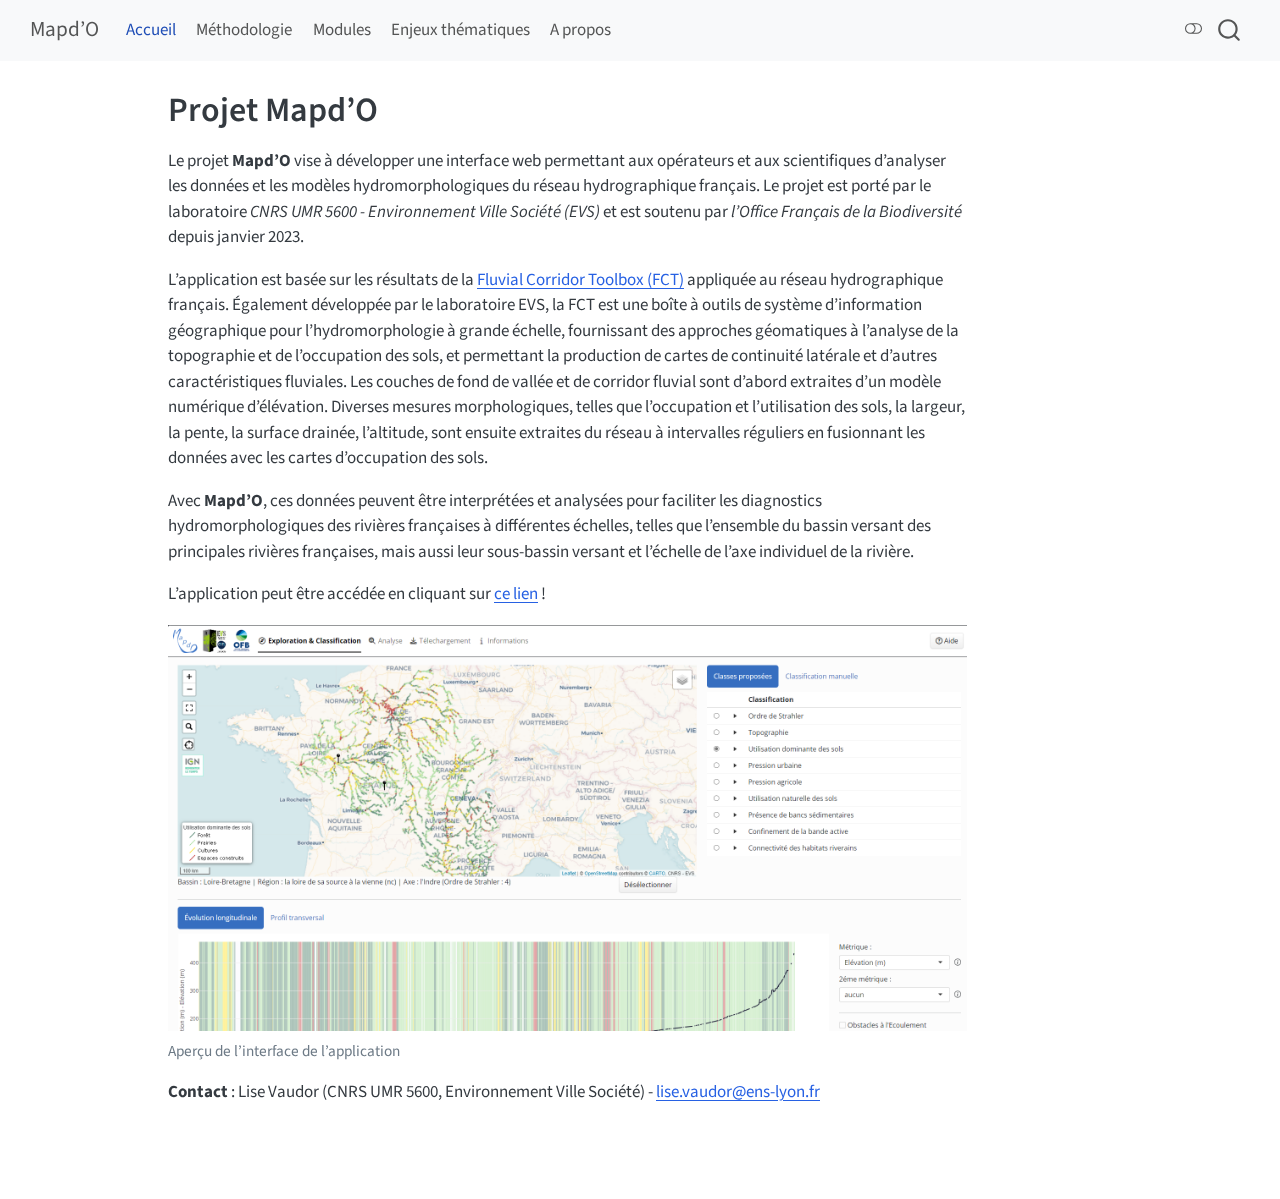
==== commit 6528d589: "built gh pages" ====
--- a/index.html
+++ b/index.html
@@ -2,12 +2,12 @@
 <html xmlns="http://www.w3.org/1999/xhtml" lang="en" xml:lang="en"><head>
 
 <meta charset="utf-8">
-<meta name="generator" content="quarto-1.5.42">
+<meta name="generator" content="quarto-1.5.57">
 
 <meta name="viewport" content="width=device-width, initial-scale=1.0, user-scalable=yes">
 
 
-<title>Mapd'O – Projet Mapd’O</title>
+<title>Projet Mapd’O – Mapd'O</title>
 <style>
 code{white-space: pre-wrap;}
 span.smallcaps{font-variant: small-caps;}
@@ -148,9 +148,9 @@
 
 
 <p>Le projet <strong>Mapd’O</strong> vise à développer une interface web permettant aux opérateurs et aux scientifiques d’analyser les données et les modèles hydromorphologiques du réseau hydrographique français. Le projet est porté par le laboratoire <em>CNRS UMR 5600 - Environnement Ville Société (EVS)</em> et est soutenu par <em>l’Office Français de la Biodiversité</em> depuis janvier 2023.</p>
-<p>L’application est basée sur les résultats de la <a href="https://tramebleue.github.io/fct-cli/">Fluvial Corridor Toolbox (FCT)</a> appliquée au réseau hydrographique français. Également développée par le laboratoire EVS, la FCT est une boîte à outils de système d’information géographique pour l’hydromporphologie à grande échelle, fournissant des approches géomatiques à l’analyse de la topographie et de l’occupation des sols, et permettant la production de cartes de continuité latérale et d’autres caractéristiques fluviales. Les couches de fond de vallée et de corridor fluvial sont d’abord extraites d’un modèle numérique d’élévation. Diverses mesures morphologiques, telles que l’occupation et l’utilisation des sols, la largeur, la pente, la surface drainée, l’altitude, sont ensuite extraites du réseau à intervalles réguliers en fusionnant les données avec les cartes d’occupation des sols.</p>
+<p>L’application est basée sur les résultats de la <a href="https://tramebleue.github.io/fct-cli/">Fluvial Corridor Toolbox (FCT)</a> appliquée au réseau hydrographique français. Également développée par le laboratoire EVS, la FCT est une boîte à outils de système d’information géographique pour l’hydromorphologie à grande échelle, fournissant des approches géomatiques à l’analyse de la topographie et de l’occupation des sols, et permettant la production de cartes de continuité latérale et d’autres caractéristiques fluviales. Les couches de fond de vallée et de corridor fluvial sont d’abord extraites d’un modèle numérique d’élévation. Diverses mesures morphologiques, telles que l’occupation et l’utilisation des sols, la largeur, la pente, la surface drainée, l’altitude, sont ensuite extraites du réseau à intervalles réguliers en fusionnant les données avec les cartes d’occupation des sols.</p>
 <p>Avec <strong>Mapd’O</strong>, ces données peuvent être interprétées et analysées pour faciliter les diagnostics hydromorphologiques des rivières françaises à différentes échelles, telles que l’ensemble du bassin versant des principales rivières françaises, mais aussi leur sous-bassin versant et l’échelle de l’axe individuel de la rivière.</p>
-<p>L’application peut être accédé en cliquant sur <a href="https://isig-apps.ens-lyon.fr/apps/mapdo/mapdoapp/" title="https://isig-apps.ens-lyon.fr/apps/mapdo/mapdoapp/">ce lien</a> !</p>
+<p>L’application peut être accédée en cliquant sur <a href="https://isig-apps.ens-lyon.fr/apps/mapdo/mapdoapp/" title="https://isig-apps.ens-lyon.fr/apps/mapdo/mapdoapp/">ce lien</a> !</p>
 <div class="quarto-figure quarto-figure-center">
 <figure class="figure">
 <p><img src="images/Capture_d’écran_2024-10-14_mapdoapp.png" class="img-fluid figure-img"></p>
